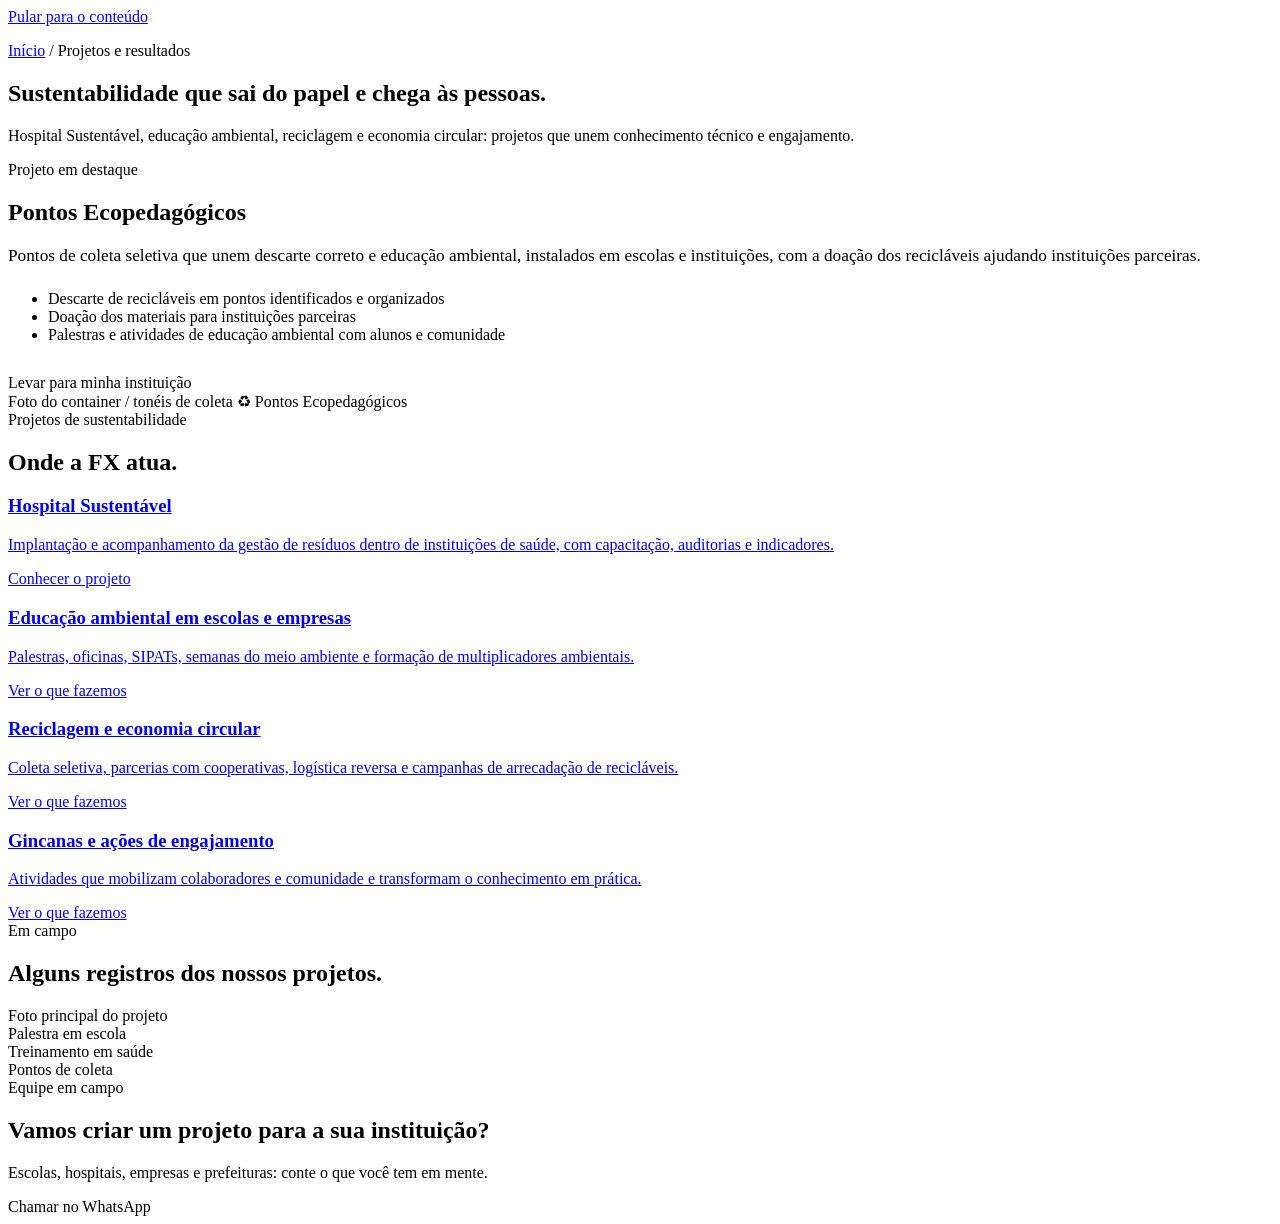
==== projetos.html @ acb73912 "Add files via upload" ====
<!doctype html>
<html lang="pt-BR">
<head>
<meta charset="utf-8">
<meta name="viewport" content="width=device-width, initial-scale=1">
<title>Projetos e resultados | FX Sustentabilidade</title>
<meta name="description" content="Pontos Ecopedagógicos, Hospital Sustentável, educação ambiental em escolas e ações de engajamento: conheça os projetos de sustentabilidade da FX.">
<meta name="theme-color" content="#174C3A">
<link rel="icon" href="assets/img/favicon.svg" type="image/svg+xml">
<link rel="preconnect" href="https://fonts.googleapis.com">
<link rel="preconnect" href="https://fonts.gstatic.com" crossorigin>
<link href="https://fonts.googleapis.com/css2?family=Inter:wght@400;500;600&family=Plus+Jakarta+Sans:wght@600;700;800&display=swap" rel="stylesheet">
<link rel="stylesheet" href="css/variables.css">
<link rel="stylesheet" href="css/base.css">
<link rel="stylesheet" href="css/components.css">
<link rel="stylesheet" href="css/sections.css">
<script>document.documentElement.classList.add('js')</script>
</head>
<body data-page="projetos">
<a class="skip-link" href="#conteudo">Pular para o conteúdo</a>
<div id="site-header"></div>

<main id="conteudo">

  <section class="page-hero">
    <div class="container">
      <p class="breadcrumb"><a href="index.html">Início</a> / Projetos e resultados</p>
      <h1>Sustentabilidade que sai do papel e chega às pessoas.</h1>
      <p>Hospital Sustentável, educação ambiental, reciclagem e economia circular: projetos que unem conhecimento técnico e engajamento.</p>
    </div>
  </section>

  <!-- ============ DESTAQUE: PONTOS ECOPEDAGÓGICOS ============ -->
  <section class="section" id="ecopedagogicos">
    <div class="container split">
      <div class="reveal">
        <span class="eyebrow">Projeto em destaque</span>
        <h2>Pontos Ecopedagógicos</h2>
        <p style="margin-top:16px;font-size:1.08rem">Pontos de coleta seletiva que unem descarte correto e educação ambiental, instalados em escolas e instituições, com a doação dos recicláveis ajudando instituições parceiras.</p>
        <!-- CONFIRMAR com a FX: itens abaixo foram escritos a partir das publicações do Instagram -->
        <ul class="check-list" style="margin:24px 0 30px">
          <li>Descarte de recicláveis em pontos identificados e organizados</li>
          <li>Doação dos materiais para instituições parceiras</li>
          <li>Palestras e atividades de educação ambiental com alunos e comunidade</li>
        </ul>
        <a class="btn btn--primary" data-wa="project">Levar para minha instituição</a>
      </div>
      <!-- FOTO: troque por <img src="assets/img/projetos/pontos-ecopedagogicos.jpg" alt="Pontos Ecopedagógicos"> -->
      <div class="media reveal">
        <span>Foto do container / tonéis de coleta</span>
        <span class="media__tag">♻ Pontos Ecopedagógicos</span>
      </div>
    </div>
  </section>

  <!-- ============ FRENTES DE PROJETO ============ -->
  <section class="section section--alt">
    <div class="container">
      <div class="section-head reveal">
        <span class="eyebrow">Projetos de sustentabilidade</span>
        <h2>Onde a FX atua.</h2>
      </div>
      <div class="grid grid--2">
        <a class="card reveal" href="hospital-sustentavel.html">
          <h3>Hospital Sustentável</h3>
          <p>Implantação e acompanhamento da gestão de resíduos dentro de instituições de saúde, com capacitação, auditorias e indicadores.</p>
          <span class="card__link">Conhecer o projeto</span>
        </a>
        <a class="card reveal" href="servicos.html#educacao">
          <h3>Educação ambiental em escolas e empresas</h3>
          <p>Palestras, oficinas, SIPATs, semanas do meio ambiente e formação de multiplicadores ambientais.</p>
          <span class="card__link">Ver o que fazemos</span>
        </a>
        <a class="card reveal" href="servicos.html#reciclagem">
          <h3>Reciclagem e economia circular</h3>
          <p>Coleta seletiva, parcerias com cooperativas, logística reversa e campanhas de arrecadação de recicláveis.</p>
          <span class="card__link">Ver o que fazemos</span>
        </a>
        <a class="card reveal" href="servicos.html#educacao">
          <h3>Gincanas e ações de engajamento</h3>
          <p>Atividades que mobilizam colaboradores e comunidade e transformam o conhecimento em prática.</p>
          <span class="card__link">Ver o que fazemos</span>
        </a>
      </div>
    </div>
  </section>

  <!-- ============ GALERIA ============ -->
  <section class="section">
    <div class="container">
      <div class="section-head reveal">
        <span class="eyebrow">Em campo</span>
        <h2>Alguns registros dos nossos projetos.</h2>
      </div>
      <!-- Troque cada .media por <figure class="media"><img src="assets/img/projetos/arquivo.jpg" alt="descrição"></figure> -->
      <div class="gallery reveal">
        <div class="media"><span>Foto principal do projeto</span></div>
        <div class="media"><span>Palestra em escola</span></div>
        <div class="media"><span>Treinamento em saúde</span></div>
        <div class="media"><span>Pontos de coleta</span></div>
        <div class="media"><span>Equipe em campo</span></div>
      </div>
    </div>
  </section>

  <!-- ============ RESULTADOS (preencher com números reais) ============
  Quando tiverem os indicadores, descomente e preencha. Não publique números sem confirmação.
  <section class="section section--forest">
    <div class="container grid grid--4">
      <div><h2>000</h2><p>instituições atendidas</p></div>
      <div><h2>000 kg</h2><p>de recicláveis encaminhados</p></div>
      <div><h2>000</h2><p>pessoas capacitadas</p></div>
      <div><h2>000</h2><p>palestras realizadas</p></div>
    </div>
  </section>
  -->

  <section class="section" style="padding-top:0">
    <div class="container">
      <div class="cta-band reveal">
        <h2>Vamos criar um projeto para a sua instituição?</h2>
        <p>Escolas, hospitais, empresas e prefeituras: conte o que você tem em mente.</p>
        <div class="btn-row">
          <a class="btn btn--light" data-wa="project">Chamar no WhatsApp</a>
        </div>
      </div>
    </div>
  </section>

</main>

<div id="site-footer"></div>
<script src="js/config.js"></script>
<script src="js/main.js"></script>
</body>
</html>
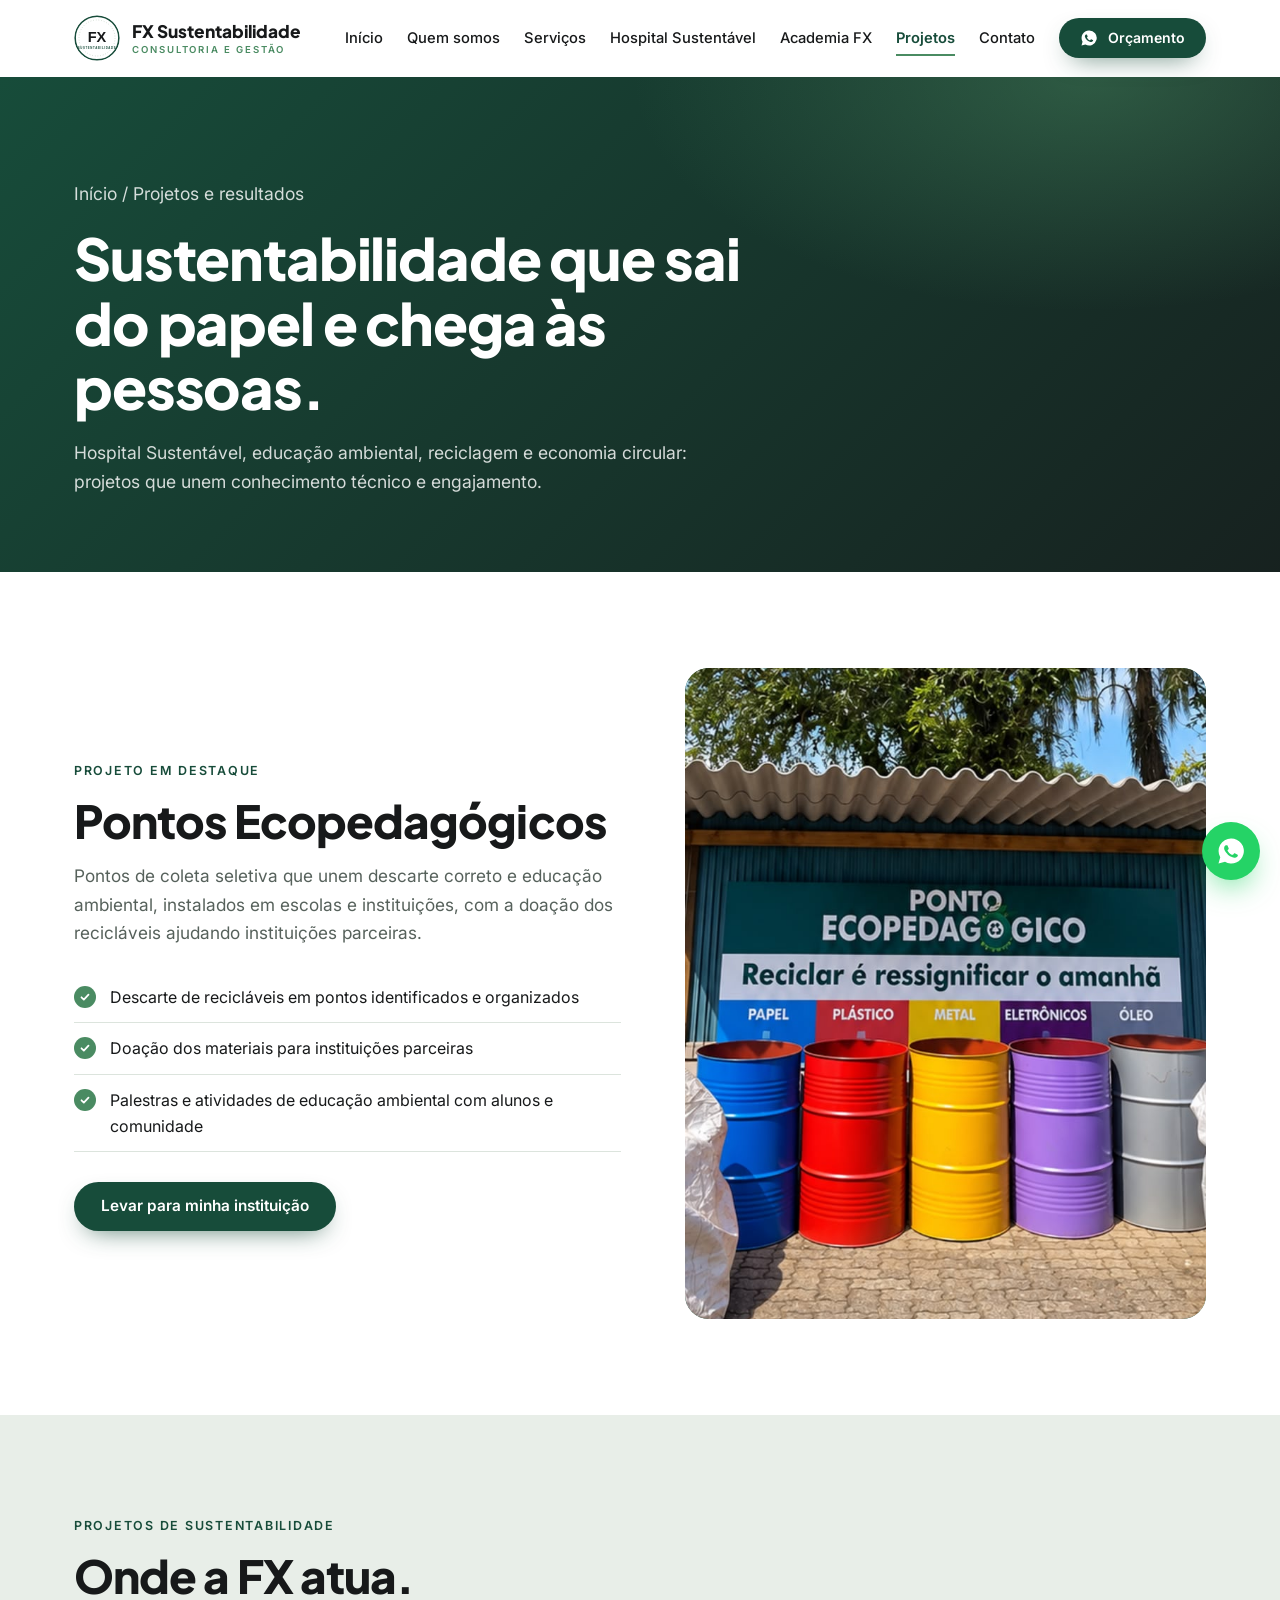
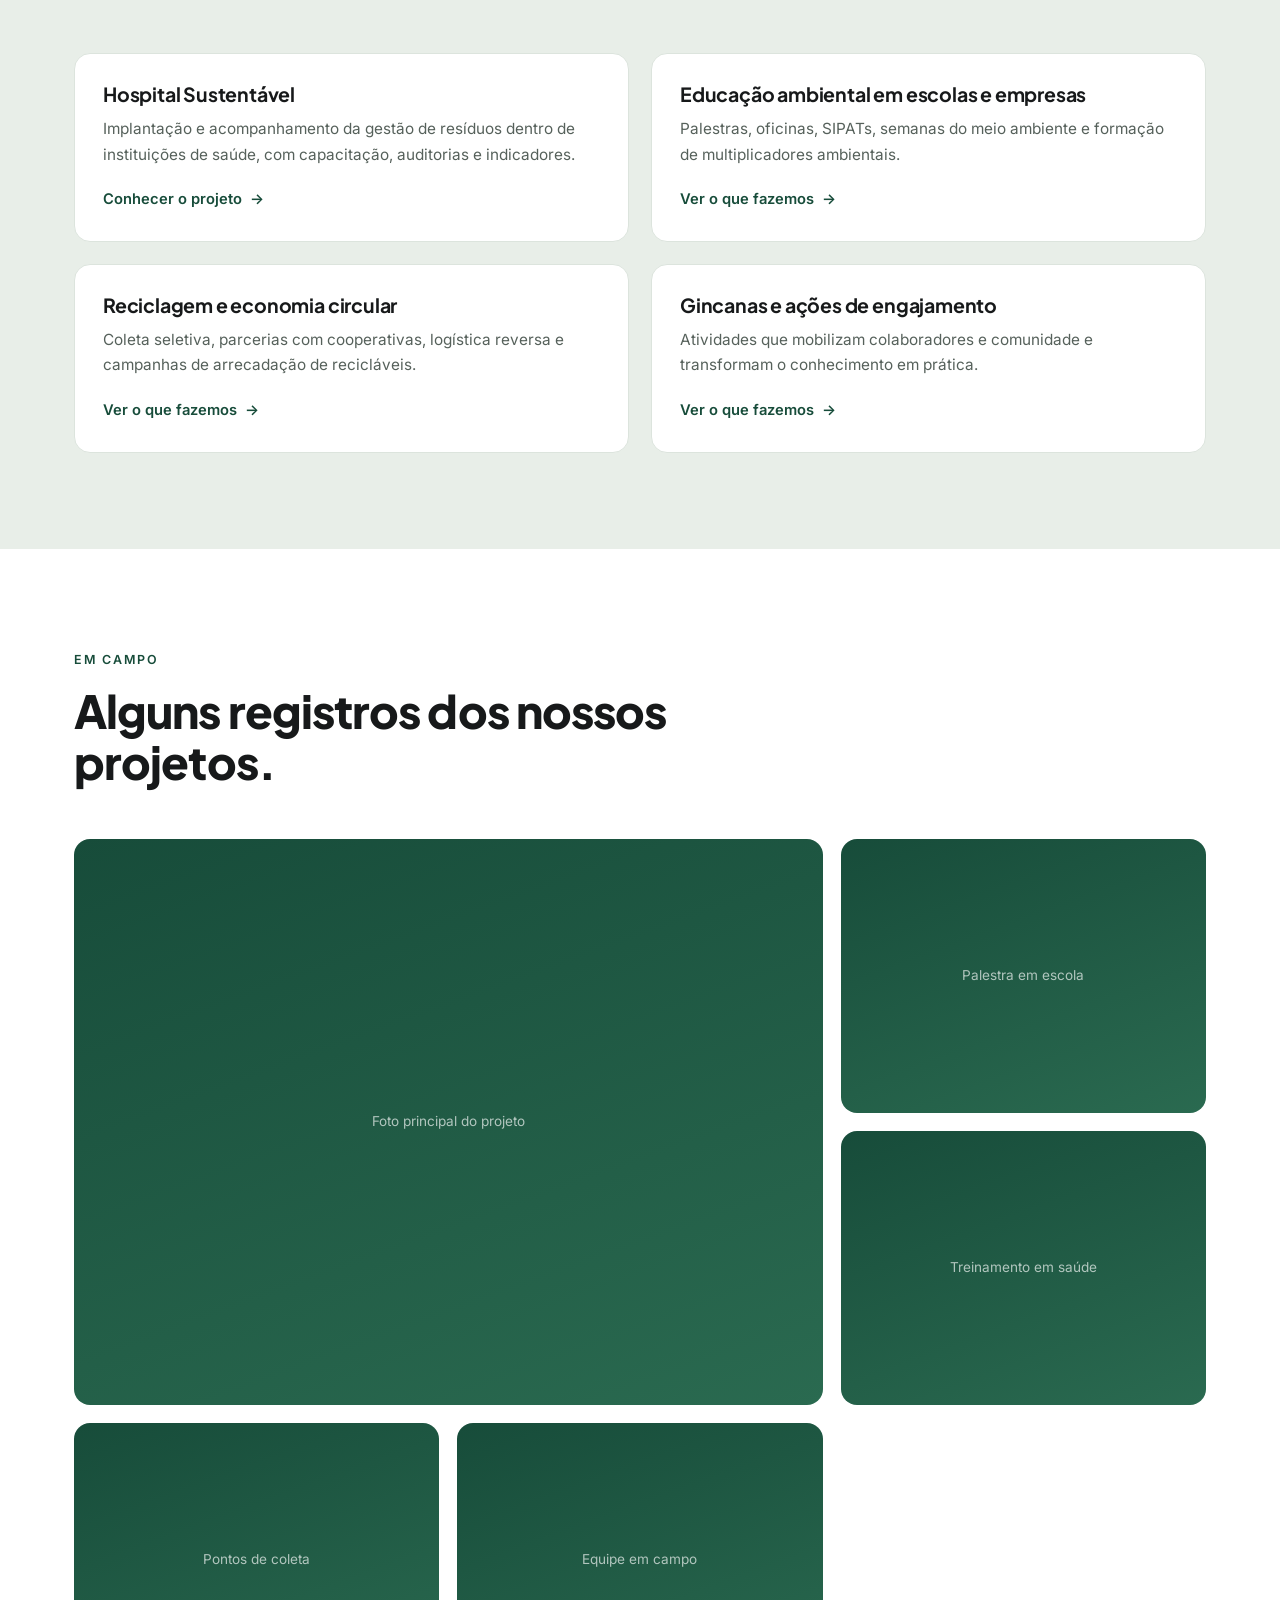
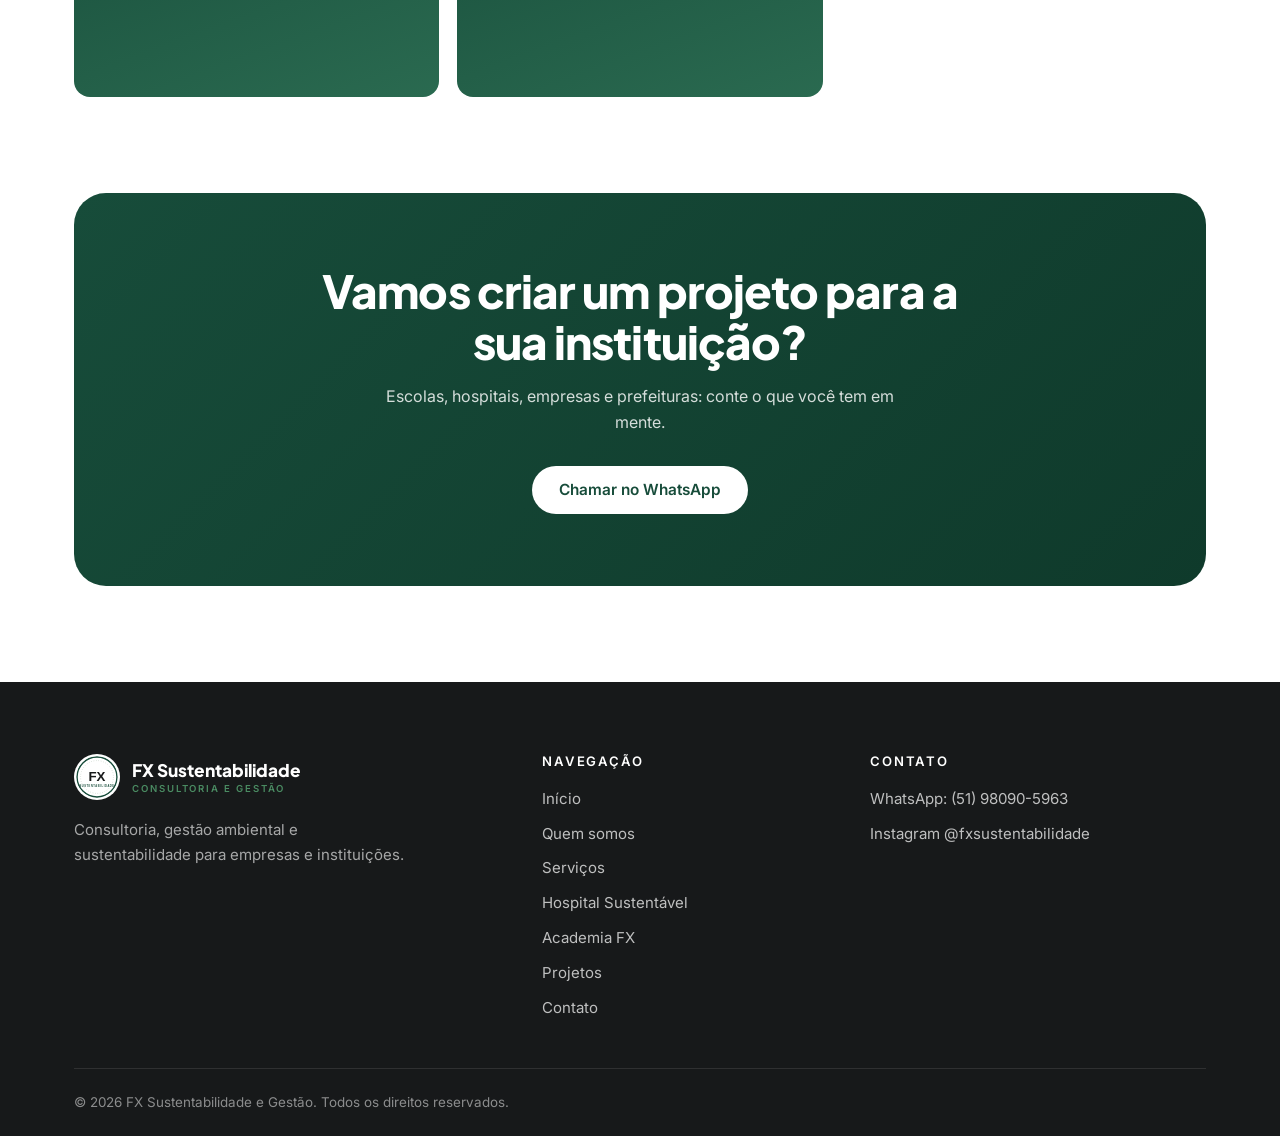
==== commit 7374c14d: "." ====
--- a/projetos.html
+++ b/projetos.html
@@ -45,11 +45,8 @@
         </ul>
         <a class="btn btn--primary" data-wa="project">Levar para minha instituição</a>
       </div>
-      <!-- FOTO: troque por <img src="assets/img/projetos/pontos-ecopedagogicos.jpg" alt="Pontos Ecopedagógicos"> -->
-      <div class="media reveal">
-        <span>Foto do container / tonéis de coleta</span>
-        <span class="media__tag">♻ Pontos Ecopedagógicos</span>
-      </div>
+      <div class="media"><img src="assets/img/projetos/eco-ponto.jpeg" alt="Descrição" loading="lazy"></div>
+     
     </div>
   </section>
 
--- a/css/variables.css
+++ b/css/variables.css
@@ -0,0 +1,54 @@
+/* ==========================================================================
+   VARIABLES — paleta oficial e tokens do site
+   Para mudar o visual do site inteiro, edite SÓ este arquivo.
+   ========================================================================== */
+:root {
+  /* Paleta oficial FX Sustentabilidade */
+  --c-grafite: #17191A;      /* cabeçalho de texto, rodapé, títulos */
+  --c-floresta: #174C3A;     /* cor principal da marca */
+  --c-natural: #4A8B62;      /* botões secundários, ícones, destaques */
+  --c-suave: #A8BDAA;        /* elementos secundários */
+  --c-acinzentado: #E8EEE8;  /* fundos de seções alternadas */
+  --c-branco: #FFFFFF;       /* fundo principal */
+  --c-cinza: #F5F6F4;        /* cards e áreas de conteúdo */
+
+  /* Papéis semânticos */
+  --c-text: var(--c-grafite);
+  --c-text-muted: #56615B;
+  --c-line: #DCE4DD;
+  --c-primary: var(--c-floresta);
+  --c-primary-hover: #0F3A2B;
+  --c-accent: var(--c-natural);
+  --c-whatsapp: #25D366;
+
+  /* Tipografia */
+  --font-head: "Plus Jakarta Sans", "Inter", system-ui, sans-serif;
+  --font-body: "Inter", system-ui, -apple-system, "Segoe UI", sans-serif;
+
+  /* Layout */
+  --container: 1180px;
+  --gutter: 24px;
+  --header-h: 76px;
+  --section-y: 96px;
+  --section-y-sm: 64px;
+
+  /* Forma */
+  --radius: 16px;
+  --radius-lg: 24px;
+  --radius-pill: 999px;
+
+  /* Sombras */
+  --shadow-sm: 0 1px 2px rgba(23, 25, 26, .06), 0 4px 14px -6px rgba(23, 25, 26, .1);
+  --shadow-md: 0 18px 40px -22px rgba(23, 76, 58, .45);
+
+  /* Movimento */
+  --ease: cubic-bezier(.2, .7, .2, 1);
+}
+
+@media (max-width: 860px) {
+  :root {
+    --section-y: 68px;
+    --gutter: 20px;
+    --header-h: 68px;
+  }
+}
--- a/css/base.css
+++ b/css/base.css
@@ -0,0 +1,94 @@
+/* ==========================================================================
+   BASE — reset, tipografia, layout genérico, utilitários
+   ========================================================================== */
+*, *::before, *::after { box-sizing: border-box; margin: 0; padding: 0; }
+
+html { scroll-behavior: smooth; scroll-padding-top: calc(var(--header-h) + 16px); -webkit-text-size-adjust: 100%; }
+
+body {
+  font-family: var(--font-body);
+  font-size: 1rem;
+  line-height: 1.65;
+  color: var(--c-text);
+  background: var(--c-branco);
+  -webkit-font-smoothing: antialiased;
+  text-rendering: optimizeLegibility;
+}
+
+img, video, svg { display: block; max-width: 100%; }
+a { color: inherit; text-decoration: none; }
+ul, ol { list-style: none; }
+button, input, select, textarea { font: inherit; color: inherit; }
+
+h1, h2, h3, h4 {
+  font-family: var(--font-head);
+  line-height: 1.12;
+  letter-spacing: -.02em;
+  color: var(--c-grafite);
+}
+h1 { font-size: clamp(2.3rem, 5.6vw, 4.4rem); font-weight: 800; }
+h2 { font-size: clamp(1.85rem, 3.6vw, 2.85rem); font-weight: 800; }
+h3 { font-size: 1.22rem; font-weight: 700; letter-spacing: -.01em; }
+p { color: var(--c-text-muted); }
+
+:focus-visible { outline: 3px solid var(--c-natural); outline-offset: 3px; border-radius: 6px; }
+
+.skip-link {
+  position: absolute; left: 16px; top: -60px; z-index: 200;
+  background: var(--c-floresta); color: #fff; padding: 10px 16px; border-radius: 8px;
+}
+.skip-link:focus { top: 12px; }
+
+/* Layout */
+.container { width: 100%; max-width: var(--container); margin: 0 auto; padding: 0 var(--gutter); }
+.section { padding: var(--section-y) 0; }
+.section--alt { background: var(--c-acinzentado); }
+.section--soft { background: var(--c-cinza); }
+.section--dark { background: var(--c-grafite); color: #fff; }
+.section--forest { background: var(--c-floresta); color: #fff; }
+.section--dark h2, .section--dark h3, .section--forest h2, .section--forest h3 { color: #fff; }
+.section--dark p, .section--forest p { color: rgba(255, 255, 255, .78); }
+
+.section-head { max-width: 720px; margin-bottom: 52px; }
+.section-head--center { margin-left: auto; margin-right: auto; text-align: center; }
+.section-head p { margin-top: 16px; font-size: 1.08rem; }
+
+.eyebrow {
+  display: inline-block; margin-bottom: 14px;
+  font-size: .78rem; font-weight: 600; letter-spacing: .14em; text-transform: uppercase;
+  color: var(--c-floresta);
+}
+.section--dark .eyebrow, .section--forest .eyebrow, .hero .eyebrow, .page-hero .eyebrow { color: var(--c-suave); }
+
+.split { display: grid; grid-template-columns: 1.05fr 1fr; gap: 64px; align-items: center; }
+.split--reverse > :first-child { order: 2; }
+.stack > * + * { margin-top: 18px; }
+
+.grid { display: grid; gap: 22px; }
+.grid--2 { grid-template-columns: repeat(2, 1fr); }
+.grid--3 { grid-template-columns: repeat(3, 1fr); }
+.grid--4 { grid-template-columns: repeat(4, 1fr); }
+.grid--auto { grid-template-columns: repeat(auto-fit, minmax(260px, 1fr)); }
+
+.visually-hidden {
+  position: absolute !important; width: 1px; height: 1px; overflow: hidden;
+  clip: rect(0 0 0 0); white-space: nowrap;
+}
+
+/* Revelar ao rolar (controlado por main.js) */
+.js .reveal { opacity: 0; transform: translateY(24px); transition: opacity .8s var(--ease), transform .8s var(--ease); }
+.js .reveal.is-in { opacity: 1; transform: none; }
+
+@media (max-width: 980px) {
+  .grid--3, .grid--4 { grid-template-columns: repeat(2, 1fr); }
+  .split { grid-template-columns: 1fr; gap: 36px; }
+  .split--reverse > :first-child { order: 0; }
+}
+@media (max-width: 640px) {
+  .grid--2, .grid--3, .grid--4 { grid-template-columns: 1fr; }
+  .section-head { margin-bottom: 36px; }
+}
+@media (prefers-reduced-motion: reduce) {
+  html { scroll-behavior: auto; }
+  .js .reveal { opacity: 1; transform: none; transition: none; }
+}
--- a/css/components.css
+++ b/css/components.css
@@ -0,0 +1,227 @@
+/* ==========================================================================
+   COMPONENTS — peças reutilizáveis (header, footer, botões, cards...)
+   ========================================================================== */
+
+/* ---------- Botões ---------- */
+.btn {
+  display: inline-flex; align-items: center; justify-content: center; gap: 10px;
+  padding: 14px 26px; border-radius: var(--radius-pill);
+  font-weight: 600; font-size: .96rem; line-height: 1.2; cursor: pointer;
+  border: 1.5px solid transparent;
+  transition: transform .2s var(--ease), background .2s, color .2s, border-color .2s, box-shadow .2s;
+}
+.btn:hover { transform: translateY(-2px); }
+.btn--primary { background: var(--c-floresta); color: #fff; box-shadow: 0 10px 26px -12px rgba(23, 76, 58, .8); }
+.btn--primary:hover { background: var(--c-primary-hover); }
+.btn--accent { background: var(--c-natural); color: #fff; }
+.btn--accent:hover { background: #3F7A55; }
+.btn--light { background: #fff; color: var(--c-floresta); }
+.btn--light:hover { background: var(--c-acinzentado); }
+.btn--outline { border-color: var(--c-floresta); color: var(--c-floresta); }
+.btn--outline:hover { background: var(--c-floresta); color: #fff; }
+.btn--ghost { border-color: rgba(255, 255, 255, .5); color: #fff; }
+.btn--ghost:hover { background: rgba(255, 255, 255, .12); }
+.btn--sm { padding: 10px 20px; font-size: .88rem; }
+.btn svg { width: 18px; height: 18px; flex: none; }
+.btn-row { display: flex; flex-wrap: wrap; gap: 14px; }
+
+/* ---------- Header ---------- */
+.site-header {
+  position: sticky; top: 0; z-index: 100;
+  background: rgba(255, 255, 255, .96); backdrop-filter: blur(10px);
+  border-bottom: 1px solid transparent; transition: border-color .25s, box-shadow .25s;
+}
+.site-header.is-scrolled { border-color: var(--c-line); box-shadow: 0 6px 24px -18px rgba(23, 25, 26, .45); }
+.site-header__inner { display: flex; align-items: center; justify-content: space-between; height: var(--header-h); gap: 24px; }
+
+.brand { display: flex; align-items: center; gap: 12px; flex: none; }
+.brand img { width: 46px; height: 46px; border-radius: 50%; object-fit: contain; }
+.brand__text { font-family: var(--font-head); font-weight: 800; font-size: 1.08rem; line-height: 1.1; color: var(--c-grafite); }
+.brand__text small { display: block; margin-top: 3px; font: 600 .6rem var(--font-body); letter-spacing: .2em; text-transform: uppercase; color: var(--c-natural); }
+
+.nav { display: flex; align-items: center; gap: 24px; }
+.nav a:not(.btn) { font-size: .92rem; font-weight: 500; color: var(--c-grafite); position: relative; padding: 6px 0; }
+.nav a:not(.btn)::after {
+  content: ""; position: absolute; left: 0; right: 0; bottom: 0; height: 2px;
+  background: var(--c-natural); transform: scaleX(0); transform-origin: left; transition: transform .25s var(--ease);
+}
+.nav a:not(.btn):hover::after, .nav a[aria-current="page"]::after { transform: scaleX(1); }
+.nav a[aria-current="page"] { color: var(--c-floresta); font-weight: 600; }
+
+.nav-toggle { display: none; width: 44px; height: 44px; border: 0; background: none; cursor: pointer; border-radius: 10px; }
+.nav-toggle span, .nav-toggle span::before, .nav-toggle span::after {
+  display: block; width: 22px; height: 2px; background: var(--c-grafite); border-radius: 2px; position: relative; transition: transform .25s, background .25s;
+}
+.nav-toggle span { margin: 0 auto; }
+.nav-toggle span::before, .nav-toggle span::after { content: ""; position: absolute; left: 0; }
+.nav-toggle span::before { top: -7px; }
+.nav-toggle span::after { top: 7px; }
+.nav-toggle[aria-expanded="true"] span { background: transparent; }
+.nav-toggle[aria-expanded="true"] span::before { transform: translateY(7px) rotate(45deg); }
+.nav-toggle[aria-expanded="true"] span::after { transform: translateY(-7px) rotate(-45deg); }
+
+@media (max-width: 1120px) {
+  .nav-toggle { display: block; }
+  .nav {
+    position: fixed; inset: var(--header-h) 0 auto 0; flex-direction: column; align-items: stretch; gap: 0;
+    background: #fff; padding: 12px var(--gutter) 28px; border-bottom: 1px solid var(--c-line);
+    box-shadow: 0 30px 40px -30px rgba(23, 25, 26, .5);
+    transform: translateY(-12px); opacity: 0; visibility: hidden; transition: transform .25s var(--ease), opacity .25s, visibility .25s;
+    max-height: calc(100svh - var(--header-h)); overflow-y: auto;
+  }
+  .nav.is-open { transform: none; opacity: 1; visibility: visible; }
+  .nav a:not(.btn) { padding: 15px 0; border-bottom: 1px solid var(--c-line); font-size: 1rem; }
+  .nav a:not(.btn)::after { display: none; }
+  .nav .btn { margin-top: 18px; }
+}
+
+/* ---------- Footer ---------- */
+.site-footer { background: var(--c-grafite); color: rgba(255, 255, 255, .72); padding: 72px 0 0; font-size: .94rem; }
+.site-footer h4 { color: #fff; font-size: .82rem; letter-spacing: .14em; text-transform: uppercase; margin-bottom: 18px; font-family: var(--font-body); font-weight: 600; }
+.site-footer__grid { display: grid; grid-template-columns: 1.5fr 1fr 1.2fr; gap: 48px; padding-bottom: 48px; }
+.site-footer .brand__text { color: #fff; }
+.site-footer .brand img { background: #fff; padding: 2px; }
+.site-footer__about { margin-top: 18px; max-width: 38ch; color: rgba(255, 255, 255, .62); }
+.site-footer li + li { margin-top: 10px; }
+.site-footer a:hover { color: #fff; }
+.site-footer__bottom {
+  border-top: 1px solid rgba(255, 255, 255, .1); padding: 22px 0;
+  display: flex; flex-wrap: wrap; gap: 12px 24px; justify-content: space-between; font-size: .84rem; color: rgba(255, 255, 255, .5);
+}
+@media (max-width: 860px) { .site-footer__grid { grid-template-columns: 1fr; gap: 36px; } }
+
+/* ---------- WhatsApp flutuante ---------- */
+.wa-float {
+  position: fixed; right: 20px; bottom: 20px; z-index: 90;
+  width: 58px; height: 58px; border-radius: 50%; background: var(--c-whatsapp);
+  display: grid; place-items: center; box-shadow: 0 14px 30px -10px rgba(37, 211, 102, .75);
+  transition: transform .2s var(--ease);
+}
+.wa-float:hover { transform: scale(1.08); }
+.wa-float svg { width: 30px; height: 30px; fill: #fff; }
+
+/* ---------- Cards ---------- */
+.card {
+  display: flex; flex-direction: column;
+  background: #fff; border: 1px solid var(--c-line); border-radius: var(--radius); padding: 30px 28px;
+  transition: transform .25s var(--ease), box-shadow .25s, border-color .25s;
+}
+.card--soft { background: var(--c-cinza); border-color: transparent; }
+a.card:hover, .card--hover:hover { transform: translateY(-6px); box-shadow: var(--shadow-md); border-color: var(--c-natural); }
+.card h3 { margin-bottom: 10px; }
+.card p { font-size: .96rem; }
+.card__link { margin-top: auto; padding-top: 20px; font-weight: 600; font-size: .92rem; color: var(--c-floresta); display: inline-flex; gap: 8px; align-items: center; }
+.card__link::after { content: "→"; transition: transform .2s; }
+a.card:hover .card__link::after { transform: translateX(4px); }
+
+.icon-box {
+  width: 52px; height: 52px; border-radius: 14px; margin-bottom: 20px;
+  background: var(--c-acinzentado); color: var(--c-floresta); display: grid; place-items: center;
+}
+.icon-box svg { width: 26px; height: 26px; }
+.section--alt .icon-box { background: #fff; }
+
+.num { font-family: var(--font-head); font-weight: 800; font-size: .95rem; color: var(--c-natural); letter-spacing: .06em; margin-bottom: 14px; }
+
+/* ---------- Chips / tags ---------- */
+.chips { display: flex; flex-wrap: wrap; gap: 10px; }
+.chip {
+  display: inline-flex; align-items: center; gap: 8px; padding: 10px 18px; border-radius: var(--radius-pill);
+  background: #fff; border: 1px solid var(--c-line); font-size: .9rem; font-weight: 500; color: var(--c-grafite);
+}
+.chip::before { content: ""; width: 7px; height: 7px; border-radius: 50%; background: var(--c-natural); }
+.tag {
+  display: inline-block; padding: 5px 12px; border-radius: var(--radius-pill);
+  font-size: .72rem; font-weight: 700; letter-spacing: .1em; text-transform: uppercase;
+  background: var(--c-acinzentado); color: var(--c-floresta);
+}
+.tag--soon { background: var(--c-suave); color: var(--c-grafite); }
+
+/* ---------- Listas ---------- */
+.check-list li { display: flex; gap: 14px; padding: 12px 0; border-bottom: 1px solid var(--c-line); color: var(--c-grafite); }
+.check-list li::before {
+  content: ""; flex: none; width: 22px; height: 22px; margin-top: 2px; border-radius: 50%;
+  background: var(--c-natural) url("data:image/svg+xml,%3Csvg xmlns='http://www.w3.org/2000/svg' viewBox='0 0 24 24' fill='none' stroke='white' stroke-width='3' stroke-linecap='round' stroke-linejoin='round'%3E%3Cpath d='m6 12.5 4 4L18 8'/%3E%3C/svg%3E") center/14px no-repeat;
+}
+.check-list--cols { columns: 2; column-gap: 40px; }
+.check-list--cols li { break-inside: avoid; }
+.section--forest .check-list li, .section--dark .check-list li { color: #fff; border-color: rgba(255, 255, 255, .14); }
+@media (max-width: 760px) { .check-list--cols { columns: 1; } }
+
+/* ---------- Placeholder de mídia (foto/vídeo) ---------- */
+/* Troque o conteúdo por <img src="..."> quando tiver a foto. */
+.media {
+  position: relative; overflow: hidden; border-radius: var(--radius-lg); aspect-ratio: 4 / 5;
+  background: linear-gradient(160deg, var(--c-floresta), #2A6A50);
+  display: grid; place-items: center; text-align: center; padding: 20px; color: rgba(255, 255, 255, .65); font-size: .85rem;
+}
+.media--wide { aspect-ratio: 16 / 10; }
+.media--square { aspect-ratio: 1 / 1; }
+.media img { position: absolute; inset: 0; width: 100%; height: 100%; object-fit: cover; }
+.media__tag {
+  position: absolute; left: 16px; bottom: 16px; z-index: 1;
+  background: rgba(255, 255, 255, .95); color: var(--c-grafite); padding: 8px 16px; border-radius: var(--radius-pill);
+  font-weight: 600; font-size: .8rem;
+}
+
+/* ---------- Accordion (details/summary, sem JS) ---------- */
+.accordion { display: grid; gap: 14px; }
+.acc {
+  background: #fff; border: 1px solid var(--c-line); border-radius: var(--radius); overflow: hidden;
+  transition: border-color .2s, box-shadow .2s;
+}
+.acc[open] { border-color: var(--c-natural); box-shadow: var(--shadow-sm); }
+.acc summary {
+  list-style: none; cursor: pointer; display: flex; align-items: center; gap: 18px; padding: 22px 26px;
+}
+.acc summary::-webkit-details-marker { display: none; }
+.acc__letter {
+  flex: none; width: 42px; height: 42px; border-radius: 12px; background: var(--c-acinzentado); color: var(--c-floresta);
+  display: grid; place-items: center; font-family: var(--font-head); font-weight: 800;
+}
+.acc[open] .acc__letter { background: var(--c-floresta); color: #fff; }
+.acc__title { flex: 1; font-family: var(--font-head); font-weight: 700; font-size: 1.12rem; color: var(--c-grafite); line-height: 1.25; }
+.acc__title small { display: block; margin-top: 3px; font: 400 .88rem var(--font-body); color: var(--c-text-muted); }
+.acc__chev { flex: none; width: 22px; height: 22px; transition: transform .25s var(--ease); color: var(--c-floresta); }
+.acc[open] .acc__chev { transform: rotate(180deg); }
+.acc__body { padding: 0 26px 28px 86px; }
+.acc__body > p { margin-bottom: 18px; }
+@media (max-width: 640px) { .acc summary { padding: 18px; gap: 14px; } .acc__body { padding: 0 18px 24px; } }
+
+/* ---------- Page hero (páginas internas) ---------- */
+.page-hero {
+  position: relative; overflow: hidden; color: #fff;
+  background:
+    radial-gradient(700px 360px at 85% 0%, rgba(74, 139, 98, .45), transparent 65%),
+    linear-gradient(135deg, var(--c-floresta), var(--c-grafite) 120%);
+  padding: 84px 0 76px;
+}
+.page-hero h1 { color: #fff; font-size: clamp(2.1rem, 4.6vw, 3.6rem); max-width: 18ch; }
+.page-hero p { color: rgba(255, 255, 255, .82); max-width: 60ch; margin-top: 18px; font-size: 1.1rem; }
+.page-hero .btn-row { margin-top: 30px; }
+.breadcrumb { font-size: .84rem; color: rgba(255, 255, 255, .6); margin-bottom: 18px; }
+.breadcrumb a:hover { color: #fff; }
+
+/* ---------- Faixa de CTA ---------- */
+.cta-band {
+  background: linear-gradient(135deg, var(--c-floresta), #0F3A2B); color: #fff; text-align: center;
+  border-radius: 32px; padding: 72px 28px;
+}
+.cta-band h2 { color: #fff; max-width: 20ch; margin: 0 auto 16px; }
+.cta-band p { color: rgba(255, 255, 255, .82); max-width: 54ch; margin: 0 auto 30px; }
+.cta-band .btn-row { justify-content: center; }
+
+/* ---------- Formulário (envia para o WhatsApp) ---------- */
+.form { display: grid; gap: 18px; }
+.form__row { display: grid; grid-template-columns: 1fr 1fr; gap: 18px; }
+.field label { display: block; margin-bottom: 7px; font-weight: 600; font-size: .88rem; color: var(--c-grafite); }
+.field input, .field select, .field textarea {
+  width: 100%; padding: 14px 16px; border: 1.5px solid var(--c-line); border-radius: 12px; background: #fff;
+  transition: border-color .2s, box-shadow .2s;
+}
+.field textarea { min-height: 130px; resize: vertical; }
+.field input:focus, .field select:focus, .field textarea:focus {
+  outline: none; border-color: var(--c-natural); box-shadow: 0 0 0 4px rgba(74, 139, 98, .18);
+}
+.form__note { font-size: .84rem; color: var(--c-text-muted); }
+@media (max-width: 640px) { .form__row { grid-template-columns: 1fr; } }
--- a/css/sections.css
+++ b/css/sections.css
@@ -0,0 +1,135 @@
+/* ==========================================================================
+   SECTIONS — blocos específicos de páginas (hero, equipe, galeria, etc.)
+   ========================================================================== */
+
+/* ---------- HERO (home) ---------- */
+.hero {
+  position: relative; display: flex; align-items: flex-end; overflow: hidden; color: #fff;
+  min-height: calc(100svh - var(--header-h)); min-height: min(860px, calc(100svh - var(--header-h)));
+  background: var(--c-grafite);
+}
+.hero__media { position: absolute; inset: 0; }
+.hero__fallback {
+  position: absolute; inset: 0;
+  background:
+    radial-gradient(900px 520px at 78% 18%, rgba(74, 139, 98, .45), transparent 62%),
+    radial-gradient(700px 500px at 8% 100%, rgba(168, 189, 170, .18), transparent 60%),
+    linear-gradient(135deg, #0F3A2B, var(--c-floresta) 55%, #1B2A24);
+}
+.hero__poster, .hero__video { position: absolute; inset: 0; width: 100%; height: 100%; object-fit: cover; }
+.hero__video { opacity: 0; transition: opacity 1s ease; }
+.hero__video.is-playing { opacity: 1; }
+/* sobreposição verde-escura sobre a foto/vídeo */
+.hero__overlay {
+  position: absolute; inset: 0;
+  background: linear-gradient(180deg, rgba(23, 76, 58, .55) 0%, rgba(23, 41, 34, .62) 45%, rgba(23, 25, 26, .92) 100%);
+}
+.hero__content { position: relative; z-index: 2; padding-top: 96px; padding-bottom: 88px; }
+.hero h1 { color: #fff; max-width: 15ch; }
+.hero__lead { max-width: 56ch; margin: 22px 0 34px; font-size: clamp(1.04rem, 1.5vw, 1.2rem); color: rgba(255, 255, 255, .88); }
+.hero__meta { display: flex; flex-wrap: wrap; gap: 10px 26px; margin-top: 44px; font-size: .86rem; color: rgba(255, 255, 255, .75); }
+.hero__meta li::before { content: "●"; color: var(--c-suave); margin-right: 9px; font-size: .55rem; vertical-align: middle; }
+
+/* ---------- Faixa de segmentos ---------- */
+.segments { padding: 34px 0; background: var(--c-cinza); border-bottom: 1px solid var(--c-line); }
+.segments__inner { display: flex; flex-wrap: wrap; gap: 16px 28px; align-items: center; }
+.segments__label { font-size: .8rem; font-weight: 600; letter-spacing: .14em; text-transform: uppercase; color: var(--c-text-muted); }
+
+/* ---------- Frentes comerciais (home) ---------- */
+.front { position: relative; padding: 36px 32px 32px; min-height: 100%; }
+.front .num { font-size: 2.4rem; color: var(--c-suave); letter-spacing: -.02em; line-height: 1; }
+.front h3 { font-size: 1.4rem; }
+.front--featured { background: var(--c-floresta); border-color: var(--c-floresta); }
+.front--featured h3 { color: #fff; }
+.front--featured p { color: rgba(255, 255, 255, .8); }
+.front--featured .num { color: var(--c-suave); }
+.front--featured .card__link { color: #fff; }
+
+/* ---------- Segmentos (página de serviços) ---------- */
+.seg-card h3 { font-size: 1.08rem; }
+.seg-card p { font-size: .92rem; }
+
+/* ---------- Timeline / passos (Hospital Sustentável) ---------- */
+.steps { counter-reset: step; display: grid; gap: 0; }
+.steps li {
+  counter-increment: step; position: relative; padding: 22px 0 22px 68px; border-bottom: 1px solid var(--c-line); color: var(--c-grafite);
+}
+.steps li::before {
+  content: counter(step, decimal-leading-zero); position: absolute; left: 0; top: 18px;
+  width: 46px; height: 46px; border-radius: 14px; background: var(--c-acinzentado); color: var(--c-floresta);
+  display: grid; place-items: center; font-family: var(--font-head); font-weight: 800; font-size: .95rem;
+}
+.steps li:last-child { border-bottom: 0; }
+
+.quote {
+  border-left: 4px solid var(--c-natural); background: #fff; padding: 26px 30px; border-radius: 0 var(--radius) var(--radius) 0;
+  font-family: var(--font-head); font-size: 1.25rem; line-height: 1.4; font-weight: 600; color: var(--c-grafite); letter-spacing: -.01em;
+}
+.section--forest .quote, .section--dark .quote { background: rgba(255, 255, 255, .08); color: #fff; border-color: var(--c-suave); }
+
+/* ---------- Equipe ---------- */
+.team { display: grid; grid-template-columns: repeat(auto-fit, minmax(240px, 300px)); gap: 28px; }
+.person .media { aspect-ratio: 1 / 1; border-radius: 22px; }
+.person h3 { margin-top: 18px; font-size: 1.3rem; }
+.person p { font-size: .94rem; }
+
+/* ---------- Academia FX ---------- */
+.mentoria { position: relative; }
+.mentoria__audience { margin: 10px 0 14px; font-size: .78rem; font-weight: 600; letter-spacing: .06em; text-transform: uppercase; color: var(--c-floresta); }
+.mentoria details { margin-top: 18px; border-top: 1px solid var(--c-line); padding-top: 14px; }
+.mentoria summary { cursor: pointer; font-weight: 600; font-size: .9rem; color: var(--c-floresta); list-style: none; display: flex; justify-content: space-between; }
+.mentoria summary::-webkit-details-marker { display: none; }
+.mentoria summary::after { content: "+"; font-size: 1.2rem; line-height: 1; }
+.mentoria details[open] summary::after { content: "–"; }
+.mentoria ul { margin-top: 12px; font-size: .9rem; color: var(--c-text-muted); }
+.mentoria li { padding: 5px 0 5px 18px; position: relative; }
+.mentoria li::before { content: ""; position: absolute; left: 0; top: 14px; width: 6px; height: 6px; border-radius: 50%; background: var(--c-natural); }
+
+.product { display: flex; align-items: center; justify-content: space-between; gap: 14px; padding: 18px 22px; background: #fff; border: 1px solid var(--c-line); border-radius: 14px; }
+.product strong { font-family: var(--font-head); font-size: .98rem; color: var(--c-grafite); }
+.product span { font-size: .8rem; color: var(--c-text-muted); white-space: nowrap; }
+
+.notice { display: flex; gap: 16px; padding: 22px 26px; border-radius: var(--radius); background: #fff; border: 1px dashed var(--c-natural); }
+.notice svg { flex: none; width: 24px; height: 24px; color: var(--c-natural); margin-top: 2px; }
+.notice p { font-size: .94rem; }
+
+/* ---------- Galeria de projetos ---------- */
+.gallery { display: grid; grid-template-columns: repeat(3, 1fr); gap: 18px; }
+.gallery .media { aspect-ratio: 4 / 3; border-radius: var(--radius); }
+.gallery .media:first-child { grid-column: span 2; grid-row: span 2; aspect-ratio: auto; min-height: 320px; }
+@media (max-width: 760px) { .gallery { grid-template-columns: 1fr 1fr; } .gallery .media:first-child { grid-column: span 2; grid-row: auto; aspect-ratio: 4 / 3; min-height: 0; } }
+
+/* ---------- Contato ---------- */
+.contact-grid { display: grid; grid-template-columns: 1.15fr 1fr; gap: 56px; align-items: start; }
+.contact-card { display: flex; gap: 18px; align-items: flex-start; padding: 24px; background: var(--c-cinza); border-radius: var(--radius); }
+.contact-card + .contact-card { margin-top: 16px; }
+.contact-card .icon-box { margin: 0; background: #fff; flex: none; }
+.contact-card h3 { font-size: 1.02rem; margin-bottom: 4px; }
+.contact-card p, .contact-card a { font-size: .95rem; }
+.contact-card a { color: var(--c-floresta); font-weight: 600; }
+.contact-card a:hover { text-decoration: underline; }
+@media (max-width: 900px) { .contact-grid { grid-template-columns: 1fr; gap: 40px; } }
+
+/* ==========================================================================
+   IMAGEM NO TOPO DAS PÁGINAS INTERNAS (controlada por js/config.js → pageHero)
+   Sem imagem configurada, a página mantém o fundo verde de sempre.
+   --hero-shade = escurecimento da foto (0 = foto pura, 1 = preto). Padrão: .45
+   ========================================================================== */
+.page-hero { isolation: isolate; --hero-shade: .45; }
+.page-hero__img {
+  position: absolute; inset: 0; z-index: -2; width: 100%; height: 100%;
+  object-fit: cover; opacity: 0; transition: opacity .6s ease;
+}
+.page-hero.has-img .page-hero__img { opacity: 1; }
+.page-hero.has-img::after {
+  content: ""; position: absolute; inset: 0; z-index: -1;
+  background:
+    linear-gradient(90deg, rgba(23, 25, 26, calc(var(--hero-shade) + .2)) 0%, rgba(23, 25, 26, var(--hero-shade)) 55%, rgba(23, 25, 26, calc(var(--hero-shade) - .15)) 100%),
+    rgba(23, 76, 58, .22);
+}
+@media (max-width: 760px) {
+  .page-hero.has-img::after { background: rgba(23, 25, 26, calc(var(--hero-shade) + .12)); }
+}
+
+/* Para ajustar uma página específica, descomente e mude o número:
+body[data-page="quem"] .page-hero { --hero-shade: .35; } */
